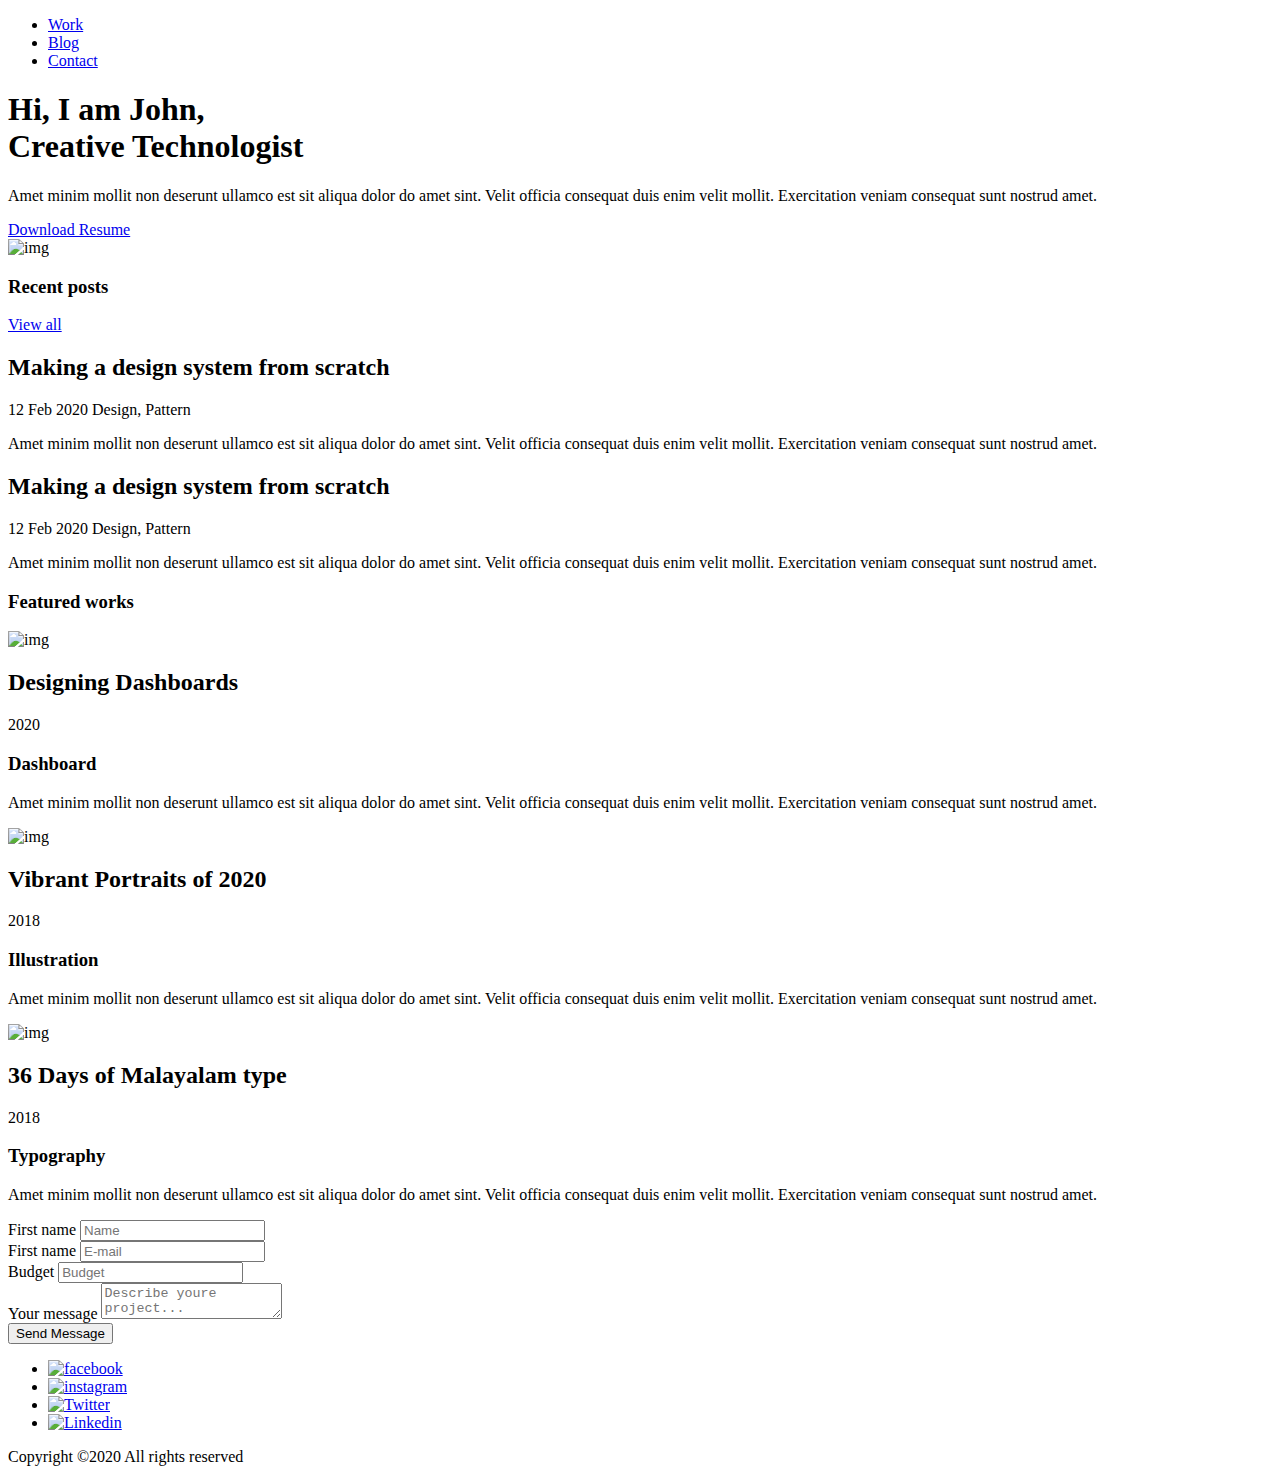
==== index.html @ 04008ca5 "Rename Index.html to index.html" ====
<!doctype html>
<html lang="en">
<head>
    <meta charset="UTF-8">
    <meta name="viewport" content="width=device-width, user-scalable=no, initial-scale=1.0, maximum-scale=1.0, minimum-scale=1.0">
    <meta http-equiv="X-UA-Compatible" content="ie=edge">
    <title>Document</title>
    <link rel="preconnect" href="https://fonts.googleapis.com">
    <link rel="preconnect" href="https://fonts.gstatic.com" crossorigin>
    <link href="https://fonts.googleapis.com/css2?family=Heebo:wght@500&display=swap" rel="stylesheet">
    <link rel="stylesheet" href="css/style.css">
</head>
<body>
<header>
    <div class="container d_flex justify_content">
        <nav>
            <ul id="menu">
                <li>
                    <a href="#" >Work</a>
                </li>
                <li>
                    <a href="Pages/Blog.html" >Blog</a>
                </li>
                <li>
                    <a href="#" >Contact</a>
             </li>
            </ul>
        </nav>
    </div>
</header>
<main>
    <section class="main_banner">
        <div class="main_banner_wrap d_flex">
                <div>
                     <h1>
                     Hi, I am John,<br>
                     Creative Technologist</h1>
                <p>
                    Amet minim mollit non deserunt ullamco est sit aliqua dolor do amet sint.
                    Velit officia consequat duis enim velit mollit.
                    Exercitation veniam consequat sunt nostrud amet.
                </p>
                <a href="#">
                     Download Resume</a>
            </div>
                <div class="main_banner_image">
                    <img  src="images/Ellipse 1.png" alt="img">
                </div>
        </div>
    </section>
    <section class="recent_post">
        <div class="recent_post_container">
            <div class="recent_post_container_wrap">
            <h3>Recent posts</h3>
            <a href="#" >View all</a>
            </div>
            <article>
                <div class="discription">
                    <h2>Making a design system from scratch</h2>
                    <span>12 Feb 2020</span>
                    <span>Design, Pattern</span>
                    <p>Amet minim mollit non deserunt ullamco est sit aliqua dolor do amet sint.
                        Velit officia consequat duis enim velit mollit.
                        Exercitation veniam consequat sunt nostrud amet.
                    </p>
                </div>
            </article>
            <article>
                <div class="discription">
                    <h2>Making a design system from scratch</h2>
                    <span>12 Feb 2020</span>
                    <span>Design, Pattern</span>
                    <p>Amet minim mollit non deserunt ullamco est sit aliqua dolor do amet sint.
                        Velit officia consequat duis enim velit mollit. Exercitation veniam consequat sunt nostrud amet.
                    </p>
                </div>
            </article>
        </div>
    </section>
    <section class="featured_works">
        <div class="featured_works_wrap">
            <div>
                <h3>Featured works</h3>
            </div>
                <div class="featured_works_content_wrap">
                     <div>
                        <img src="images/Rectangle 30.png" alt="img">
                    </div>
                    <div class="featured_works_content">
                        <h2>
                            Designing Dashboards
                        </h2>
                    <div>
                        <span>2020</span>
                        <h3>Dashboard</h3>
                            <p>
                                Amet minim mollit non deserunt ullamco est sit aliqua dolor do amet sint.
                                Velit officia consequat duis enim velit mollit.
                                Exercitation veniam consequat sunt nostrud amet.
                            </p>
                    </div>
                </div>
            </div>
        </div>
        <div class="featured_works_wrap">
            <div class="featured_works_content_wrap">
                <div>
                    <img src="images/Rectangle 32.png" alt="img">
                </div>
                <div class="featured_works_content">
                        <h2>
                            Vibrant Portraits of 2020
                        </h2>
                        <div>
                            <span>
                                     2018
                             </span>
                            <h3>
                             Illustration
                            </h3>
                            <p>
                            Amet minim mollit non deserunt ullamco est sit aliqua dolor do amet sint.
                                Velit officia consequat duis enim velit mollit.
                                Exercitation veniam consequat sunt nostrud amet.
                            </p>
                        </div >
                </div>
            </div>
        </div>
        <div class="featured_works_wrap">
            <div class="featured_works_content_wrap">
                <div>
                    <img src="images/Rectangle 34.png" alt="img">
                </div>
                <div class="featured_works_content">
                        <h2>
                            36 Days of Malayalam type
                        </h2>
                        <div>
                            <span>
                                2018
                            </span>
                            <h3>
                                Typography
                            </h3>
                            <p>
                                Amet minim mollit non deserunt ullamco est sit aliqua dolor do amet sint.
                                Velit officia consequat duis enim velit mollit.
                                Exercitation veniam consequat sunt nostrud amet.
                            </p>
                        </div >
                </div>
            </div>
        </div>

    </section>
    <section class="form">
        <div class="form_wrap">
            <form  name="contact" action="#" method="post">
                <div>
                    <label for="Name">First name</label>
                    <input type="text" class="form_name" name="Name" placeholder="Name" id="Name">
                    <!-- <span >Error...</span> -->
               </div>
               <div>
                   <label  for="E_mail">First name</label>
                   <input type="text" class="form_email" name="E_mail" placeholder="E-mail" id="E_mail">
                   <!--  <span >Error...</span>-->
                </div>
                <div>
                    <label for="Budget">Budget</label>
                    <input type="text" class="form_budget"   name="Budget" placeholder="Budget" id="Budget">
                    <!-- <span >Error...</span> -->
                </div>
                <div>
                    <label  for="message" >Your message</label>
                    <textarea name="message" placeholder="Describe youre project..." class="form_message"  id="message"></textarea>
                    <!--  <span >Error...</span>-->
                </div>
                <button type="submit">Send Message</button>

            </form>
        </div>
    </section>
 </main>
 <footer>
    <div class="social_icon">
        <ul>
            <li>
                <a href="https://www.facebook.com/"  target="_blank " ><img src="images/fb.svg" alt="facebook" ></a>
             </li>
            <li>
                <a href="https://www.instagram.com/"  target="_blank " ><img src="images/insta.svg" alt="instagram" ></a>
            </li>
            <li>
                <a href="https://twitter.com/"  target="_blank " ><img src="images/vector.svg" alt="Twitter" ></a>
            </li>
            <li>
                <a href="https://www.linkedin.com/" target="_blank "><img src="images/Linkedin.svg" alt="Linkedin" ></a>
            </li>
        </ul>
    </div>
    <div class="copyright">
        <p>
            Copyright ©2020 All rights reserved
        </p>
    </div>
    </footer>
 </body>
 </html>
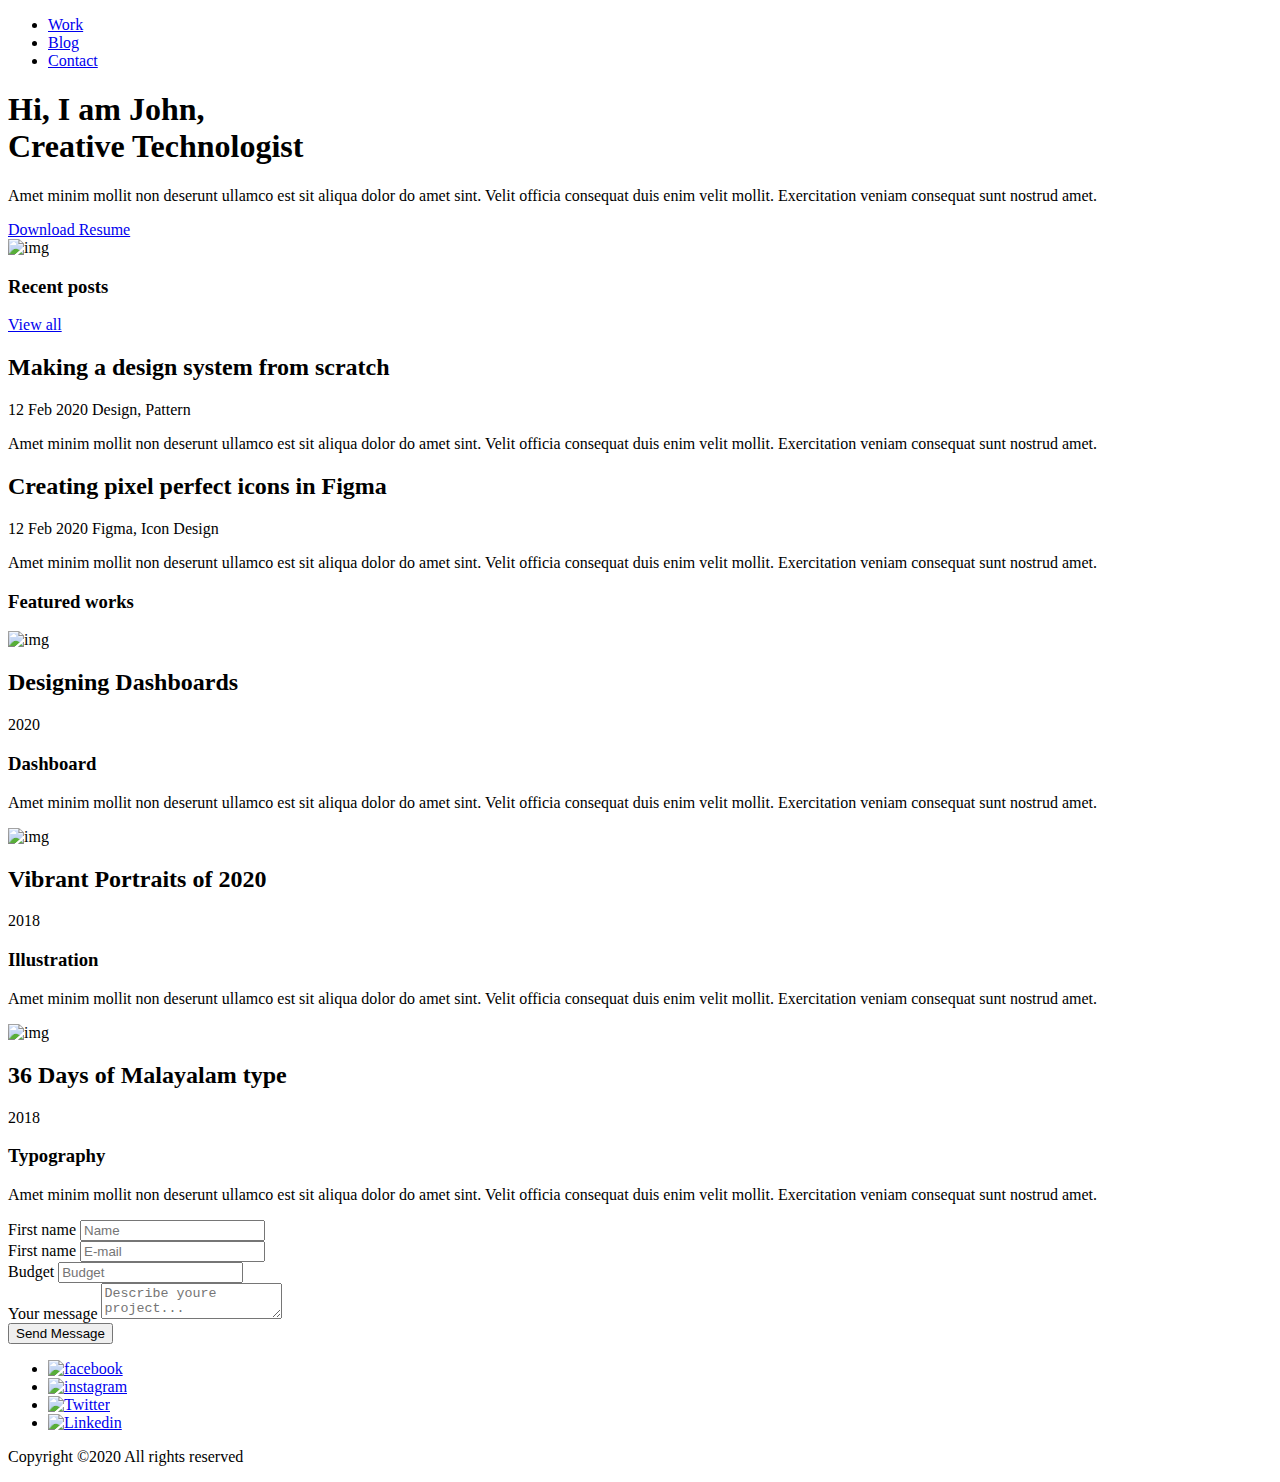
==== commit 587b287a: "new versions" ====
--- a/index.html
+++ b/index.html
@@ -44,7 +44,7 @@
                      Download Resume</a>
             </div>
                 <div class="main_banner_image">
-                    <img  src="images/Ellipse 1.png" alt="img">
+                    <img  src="Images/Ellipse 1.png" alt="img">
                 </div>
         </div>
     </section>
@@ -54,6 +54,7 @@
             <h3>Recent posts</h3>
             <a href="#" >View all</a>
             </div>
+            <div class="d_flex_container">
             <article>
                 <div class="discription">
                     <h2>Making a design system from scratch</h2>
@@ -67,14 +68,14 @@
             </article>
             <article>
                 <div class="discription">
-                    <h2>Making a design system from scratch</h2>
+                    <h2>Creating pixel perfect icons in Figma</h2>
                     <span>12 Feb 2020</span>
-                    <span>Design, Pattern</span>
+                    <span>Figma, Icon Design</span>
                     <p>Amet minim mollit non deserunt ullamco est sit aliqua dolor do amet sint.
                         Velit officia consequat duis enim velit mollit. Exercitation veniam consequat sunt nostrud amet.
                     </p>
                 </div>
-            </article>
+            </article></div>
         </div>
     </section>
     <section class="featured_works">
@@ -84,7 +85,7 @@
             </div>
                 <div class="featured_works_content_wrap">
                      <div>
-                        <img src="images/Rectangle 30.png" alt="img">
+                        <img src="Images/Rectangle 30.png" alt="img">
                     </div>
                     <div class="featured_works_content">
                         <h2>
@@ -105,7 +106,7 @@
         <div class="featured_works_wrap">
             <div class="featured_works_content_wrap">
                 <div>
-                    <img src="images/Rectangle 32.png" alt="img">
+                    <img src="Images/Rectangle 32.png" alt="img">
                 </div>
                 <div class="featured_works_content">
                         <h2>
@@ -123,14 +124,14 @@
                                 Velit officia consequat duis enim velit mollit.
                                 Exercitation veniam consequat sunt nostrud amet.
                             </p>
-                        </div >
+                        </div>
                 </div>
             </div>
         </div>
         <div class="featured_works_wrap">
             <div class="featured_works_content_wrap">
                 <div>
-                    <img src="images/Rectangle 34.png" alt="img">
+                    <img src="Images/Rectangle 34.png" alt="img">
                 </div>
                 <div class="featured_works_content">
                         <h2>
@@ -187,23 +188,21 @@
     <div class="social_icon">
         <ul>
             <li>
-                <a href="https://www.facebook.com/"  target="_blank " ><img src="images/fb.svg" alt="facebook" ></a>
+                <a href="https://www.facebook.com/"  target="_blank " ><img src="Images/fb.svg" alt="facebook" ></a>
              </li>
             <li>
-                <a href="https://www.instagram.com/"  target="_blank " ><img src="images/insta.svg" alt="instagram" ></a>
+                <a href="https://www.instagram.com/"  target="_blank " ><img src="Images/insta.svg" alt="instagram" ></a>
             </li>
             <li>
-                <a href="https://twitter.com/"  target="_blank " ><img src="images/vector.svg" alt="Twitter" ></a>
+                <a href="https://twitter.com/"  target="_blank " ><img src="Images/Vector.svg" alt="Twitter" ></a>
             </li>
             <li>
-                <a href="https://www.linkedin.com/" target="_blank "><img src="images/Linkedin.svg" alt="Linkedin" ></a>
+                <a href="https://www.linkedin.com/" target="_blank "><img src="Images/Linkedin.svg" alt="Linkedin" ></a>
             </li>
         </ul>
     </div>
     <div class="copyright">
-        <p>
-            Copyright ©2020 All rights reserved
-        </p>
+        <p> Copyright ©2020 All rights reserved</p>
     </div>
     </footer>
  </body>
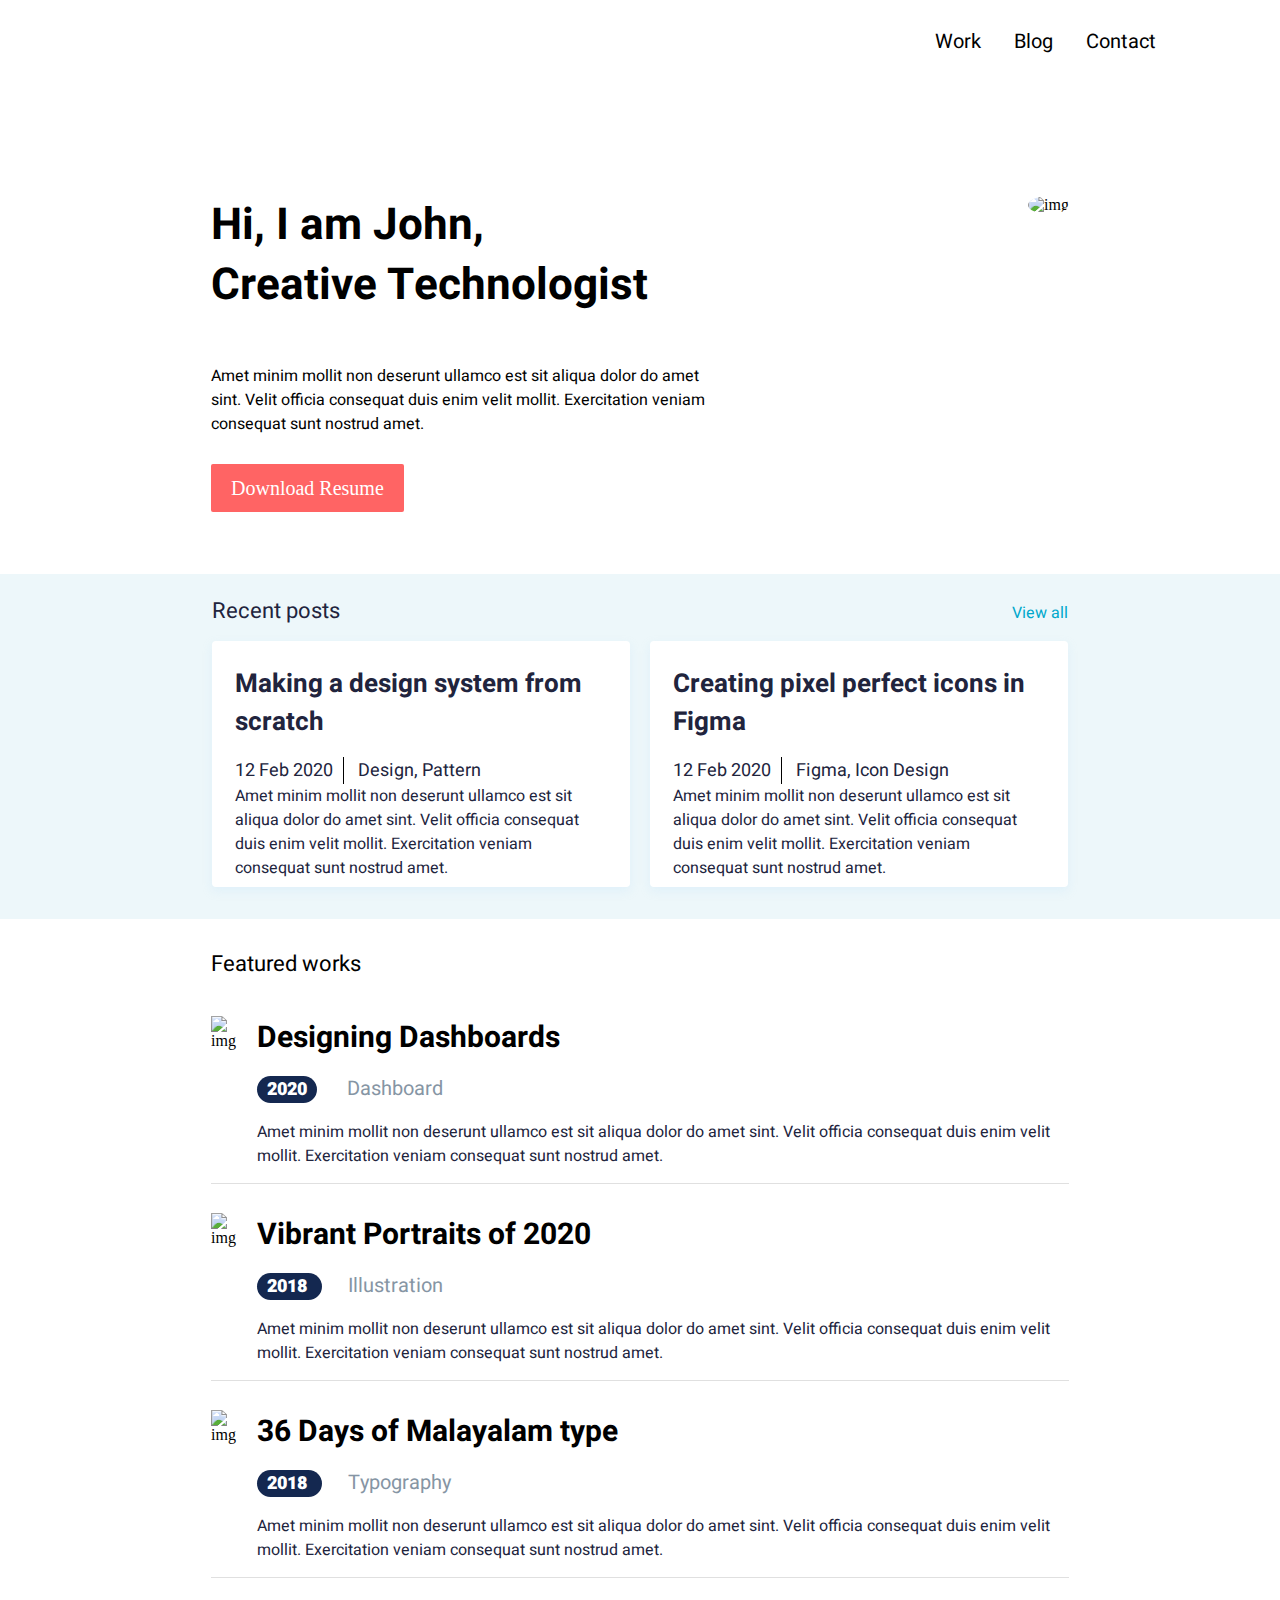
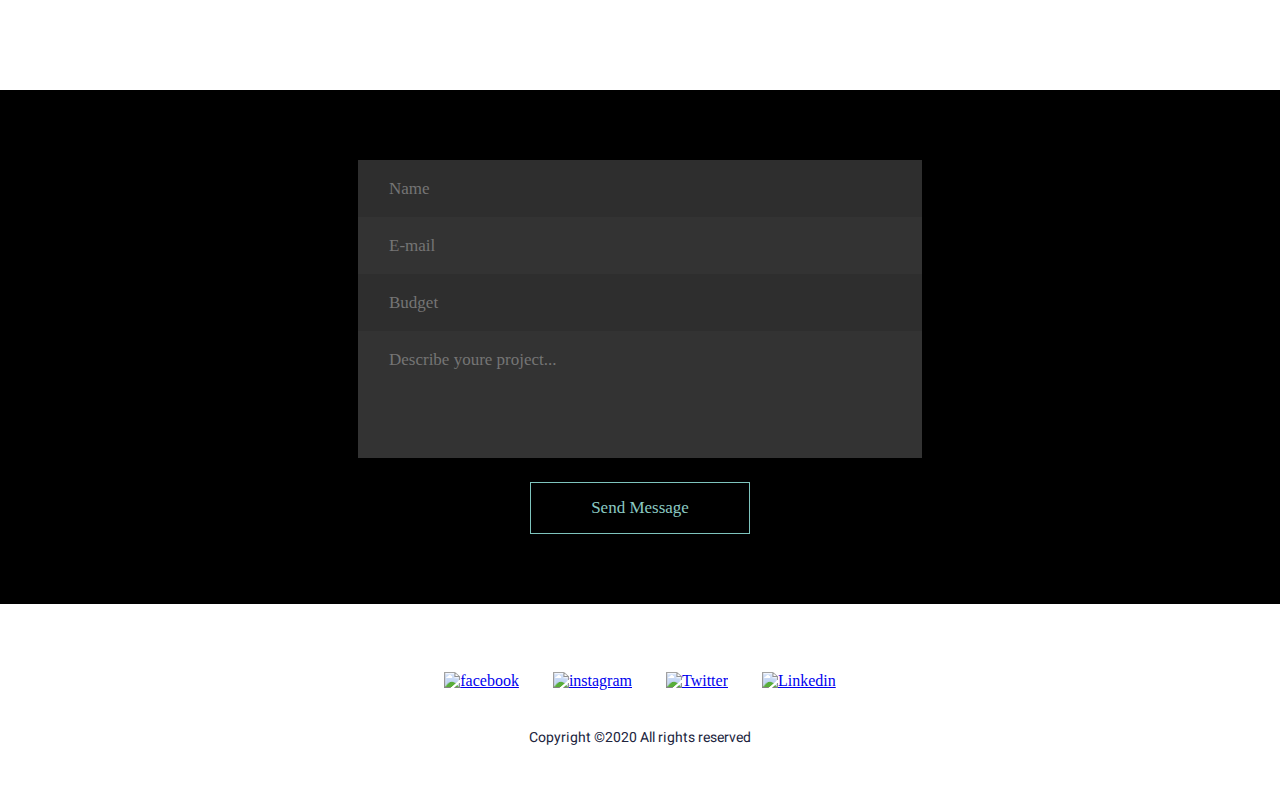
==== commit 75a093e1: "new versions" ====
--- a/index.html
+++ b/index.html
@@ -55,19 +55,19 @@
             <a href="#" >View all</a>
             </div>
             <div class="d_flex_container">
-            <article>
-                <div class="discription">
-                    <h2>Making a design system from scratch</h2>
-                    <span>12 Feb 2020</span>
-                    <span>Design, Pattern</span>
-                    <p>Amet minim mollit non deserunt ullamco est sit aliqua dolor do amet sint.
-                        Velit officia consequat duis enim velit mollit.
-                        Exercitation veniam consequat sunt nostrud amet.
-                    </p>
-                </div>
-            </article>
-            <article>
-                <div class="discription">
+                <article>
+                    <div class="discription">
+                        <h2>Making a design system from scratch</h2>
+                        <span>12 Feb 2020</span>
+                        <span>Design, Pattern</span>
+                        <p>Amet minim mollit non deserunt ullamco est sit aliqua dolor do amet sint.
+                         Velit officia consequat duis enim velit mollit.
+                            Exercitation veniam consequat sunt nostrud amet.
+                        </p>
+                    </div>
+                 </article>
+                <article>
+                    <div class="discription">
                     <h2>Creating pixel perfect icons in Figma</h2>
                     <span>12 Feb 2020</span>
                     <span>Figma, Icon Design</span>
@@ -75,7 +75,8 @@
                         Velit officia consequat duis enim velit mollit. Exercitation veniam consequat sunt nostrud amet.
                     </p>
                 </div>
-            </article></div>
+                </article>
+            </div>
         </div>
     </section>
     <section class="featured_works">
--- a/css/style.css
+++ b/css/style.css
@@ -0,0 +1,449 @@
+@font-face {
+    font-family: 'Heebo';
+    src: url('../Fonts/Heebo-Medium.eot');
+    src: url('../Fonts/Heebo-Medium.eot?#iefix') format('embedded-opentype'),
+    url('../Fonts/Heebo-Medium.woff2') format('woff2'),
+    url('../Fonts/Heebo-Medium.woff') format('woff'),
+    url('../Fonts/Heebo-Medium.ttf') format('truetype'),
+    url('../Fonts/Heebo-Medium.svg#Heebo-Medium') format('svg');
+    font-weight: 500;
+    font-style: normal;
+    font-display: swap;
+}
+@font-face {
+    font-family: 'Vollkorn';
+    src: url('../Fonts/Vollkorn-Regular.eot');
+    src: url('../Fonts/Vollkorn-Regular.eot?#iefix') format('embedded-opentype'),
+    url('../Fonts/Vollkorn-Regular.woff2') format('woff2'),
+    url('../Fonts/Vollkorn-Regular.woff') format('woff'),
+    url('../Fonts/Vollkorn-Regular.ttf') format('truetype'),
+    url('../Fonts/Vollkorn-Regular.svg#Vollkorn-Regular') format('svg');
+    font-weight: normal;
+    font-style: normal;
+    font-display: swap;
+}
+*{
+    padding: 0;
+    margin: 0;
+    box-sizing: border-box;
+}
+/*Header*/
+header{
+    padding-top: 27px;
+}
+.container{
+       max-width: 1032px;
+       margin: auto;
+
+}
+.d_flex{
+    display: flex;
+}
+.justify_content{
+    justify-content: flex-end;
+}
+#menu{
+    display: flex;
+    list-style: none;
+}
+header nav li{
+    margin-left: 33px;
+}
+header nav li a{
+    font-family: 'Heebo';
+    font-size: 20px;
+    line-height: 29px;
+    text-decoration: none;
+    color: #000000;
+}
+#red_a {
+    font-family: 'Heebo';
+    font-size: 20px;
+    line-height: 29px;
+    text-decoration: none;
+    color: red;
+}
+/* Main Block*/
+.main_banner{
+    padding-top: 140px;
+    padding-bottom: 71px;
+}
+.main_banner_wrap{
+    max-width: 858px;
+    margin: auto;
+    justify-content: space-between;
+    align-items: start;
+}
+.main_banner_wrap  div{
+    max-width: 497px;
+}
+.main_banner h1{
+    font-family: 'Heebo';
+    font-style: normal;
+    font-weight: 700;
+    font-size: 44px;
+    line-height: 60px;
+    margin-bottom: 48px;
+}
+.main_banner p{
+     font-family: 'Heebo';
+     font-family: 'Heebo';
+     font-style: normal;
+     font-weight: 400;
+     font-size: 16px;
+     line-height: 24px;
+     margin-bottom:38px;
+ }
+.main_banner a{
+    background: #FF6464;
+    border-radius: 2px;
+    padding:13px 20px;
+    font-family: 'Heebo';
+    font-style: normal;
+    font-weight: 500;
+    font-size: 20px;
+    line-height: 29px;
+    text-decoration: none;
+    color: #FFFFFF;
+}
+.main_banner_image{
+    max-width:243px;
+    border-radius: 50%;
+    overflow: hidden;
+}
+.main_banner_image img{
+    width:100%;
+    display: block;
+}
+/*recent post*/
+.recent_post {
+    padding-top: 7px;
+    padding-bottom: 32px;
+    background-color: #EDF7FA;
+}
+.recent_post_container {
+    max-width: 856px;
+    margin: auto;
+}
+.recent_post_container_wrap {
+    display: flex;
+    justify-content: space-between;
+}
+.recent_post_container_wrap h3{
+    font-family: 'Heebo';
+    font-style: normal;
+    font-weight: 400;
+    font-size: 22px;
+    line-height: 60px;
+    color: #21243D;
+    align-items: center;
+}
+.recent_post_container_wrap a{
+    font-family: 'Heebo';
+    font-style: normal;
+    font-weight: 400;
+    font-size: 16px;
+    line-height: 24px;
+    display: flex;
+    text-decoration: none;
+    color: #00A8CC;
+    padding-top: 20px;
+}
+.d_flex_container{
+    display: flex;
+    justify-content: space-between;
+}
+.recent_post_container  article{
+    max-width: 418px;
+    background: #FFFFFF;
+    box-shadow: 0px 4px 10px rgba(187, 225, 250, 0.25);
+    border-radius: 4px;
+    position: relative;
+}
+.discription{
+    width: 100%;
+    padding: 24px 21px 7px 23px;
+    box-sizing: border-box;
+}
+.discription h2{
+    font-family: 'Heebo';
+    font-style: normal;
+    font-weight: 700;
+    font-size: 26px;
+    line-height: 38px;
+    color: #21243D;
+    margin-bottom: 17px;
+}
+.discription span{
+    font-family: 'Heebo';
+    font-style: normal;
+    font-weight: 400;
+    font-size: 18px;
+    line-height: 26px;
+    color: #21243D;
+    border-right: 1px solid #000000;
+    padding-right: 10px;
+    margin-bottom: 21px;
+}
+.discription span:last-of-type{
+    font-family: 'Heebo';
+    font-style: normal;
+    font-weight: 400;
+    font-size: 18px;
+    line-height: 26px;
+    color: #21243D;
+    border: none;
+    padding-left: 10px;
+    margin-bottom: 21px;
+}
+.discription p{
+    font-family: 'Heebo';
+    font-style: normal;
+    font-weight: 400;
+    font-size: 16px;
+    line-height: 24px;
+     color: #21243D;
+}
+/*feature works*/
+.featured_works{
+    padding-top: 15px;
+    padding-bottom: 83px;
+}
+.featured_works_wrap {
+    max-width: 858px;
+    margin: auto;
+}
+.featured_works_wrap h3{
+    font-family: 'Heebo';
+    font-style: normal;
+    font-weight: 400;
+    font-size: 22px;
+    line-height: 60px;
+    margin-bottom: 22px;
+}
+.featured_works_content_wrap{
+    padding-bottom: 15px;
+    margin-bottom: 29px;
+    border-bottom: 1px solid #E0E0E0;
+    display: flex;
+}
+.featured_works_content img{
+    max-width:246px;
+}
+.featured_works_content {
+    margin-left: 18px;
+}
+.featured_works_content h2{
+    font-family: 'Heebo';
+    font-style: normal;
+    font-weight: 700;
+    font-size: 30px;
+    line-height: 44px;
+}
+.featured_works_content span{
+    padding: 0px 10px;
+    background: #142850;
+    border-radius: 16px;
+    font-family: 'Heebo';
+    font-style: normal;
+    font-weight: 900;
+    font-size: 18px;
+    line-height: 60px;
+    color: #FFFFFF;
+    margin-right: 26px;
+    display: inline;
+    }
+.featured_works_content h3{
+    font-family: 'Heebo';
+    font-style: normal;
+    font-weight: 400;
+    font-size: 20px;
+    line-height: 29px;
+    color: #8695A4;
+    display: inline;
+}
+.featured_works_content p{
+    font-family: 'Heebo';
+    font-style: normal;
+    font-weight: 400;
+    font-size: 16px;
+    line-height: 24px;
+    color: #21243D;
+}
+/*form*/
+.form{
+    background-color: #000000;
+    padding-top: 70px;
+    padding-bottom: 70px;
+}
+.form_wrap{
+    max-width: 564px;
+    margin: auto;
+    text-align: center;
+}
+.form label{
+    display: none;
+}
+.form_name{
+    width: 100%;
+    padding-top: 18px;
+    padding-bottom: 17px;
+    padding-left: 31px;
+    padding-right: 31px;
+    background-color: rgba(255, 255, 255, 0.18);
+    font-family: 'Vollkorn';
+    font-size: 17px;
+    line-height: 22px;
+    color: #FFFFFF;
+    border: none;
+}
+.form_email{
+    width: 100%;
+    padding-top: 18px;
+    padding-bottom: 17px;
+    padding-left: 31px;
+    padding-right: 31px;
+    background-color: rgba(255, 255, 255, 0.2);
+    font-family: 'Vollkorn';
+    font-size: 17px;
+    line-height: 22px;
+    color: #FFFFFF;
+    border: none;
+}
+.form_budget{
+    width: 100%;
+    padding-top: 18px;
+    padding-bottom: 17px;
+    padding-left: 31px;
+    padding-right: 31px;
+    background-color: rgba(255, 255, 255, 0.18);
+    font-family: 'Vollkorn';
+    font-size: 17px;
+    line-height: 22px;
+    color: #FFFFFF;
+    border: none;
+}
+.form_message{
+    width: 100%;
+    height: 127px;
+    padding-top: 18px;
+    padding-bottom: 17px;
+    padding-left: 31px;
+    padding-right: 31px;
+    background-color: rgba(255, 255, 255, 0.2);
+    font-family: 'Vollkorn';
+    font-size: 17px;
+    line-height: 22px;
+    color: #FFFFFF;
+    border: none;
+    resize: none;
+}
+.form button {
+    background-color: transparent;
+    border: solid 1px #7EC4BD;
+    height: 52px;
+    font-family: 'Vollkorn';
+    font-size: 17px;
+    ine-height: 22px;
+    color: #8BCAC3;
+    padding-right: 60px;
+    padding-left: 60px;
+    margin-top: 20px;
+    }
+/* Footer */
+footer{
+    padding-top: 51px;
+    padding-bottom: 54px;
+}
+.social_icon{
+    max-width: 1032px;
+    margin: auto;
+    display: flex;
+    justify-content: center;
+}
+.social_icon ul{
+    list-style: none;
+    display: flex;
+}
+.social_icon li{
+    margin: 17px;
+}
+.social_icon img{
+    width:100%;
+    display: block;"
+}
+.copyright{
+    margin-top: 20px;
+}
+.copyright p{
+    font-family: 'Heebo';
+    font-style: normal;
+    font-weight: 400;
+    font-size: 14px;
+    line-height: 21px;
+    text-align: center ;
+    color: #21243D;
+}
+.name input:focus{
+    online: none;
+    background-color: #FF6464;
+}
+/*page Blog*/
+.main_blog {
+    padding-top: 106px;
+    padding-bottom: 53px;
+}
+.main_blog_container{
+    max-width: 682px;
+    margin: auto;
+}
+.main_blog_container_wrap {
+    padding-bottom: 29px;
+    border-bottom: 1px solid #E0E0E0;
+    margin-bottom: 29px;
+}
+.main_blog_container  h1{
+    font-family: 'Heebo';
+    font-style: normal;
+    font-weight: 700;
+    font-size: 44px;
+    line-height: 60px;
+    color: #21243D;
+    margin-bottom: 55px;
+}
+.main_blog_container h2{
+    font-family: 'Heebo';
+    font-style: normal;
+    font-weight: 500;
+    font-size: 30px;
+    line-height: 44px;
+    color: #21243D;
+}
+.main_blog_container span{
+    font-family: 'Heebo';
+    font-style: normal;
+    font-weight: 400;
+    font-size: 20px;
+    line-height: 29px;
+    color: #21243D;
+    border-right: 1px solid #000000;
+    padding-right: 10px;
+}
+.main_blog_container span:last-of-type{
+    font-family: 'Heebo';
+    font-style: normal;
+    font-weight: 400;
+    font-size: 20px;
+    color: #8695A4;
+    line-height: 29px;
+    border: none;
+}
+.main_blog_container p{
+    margin-top: 15px;
+    font-family: 'Heebo';
+    font-style: normal;
+    font-weight: 400;
+    font-size: 16px;
+    line-height: 24px;
+    color: #21243D;
+}